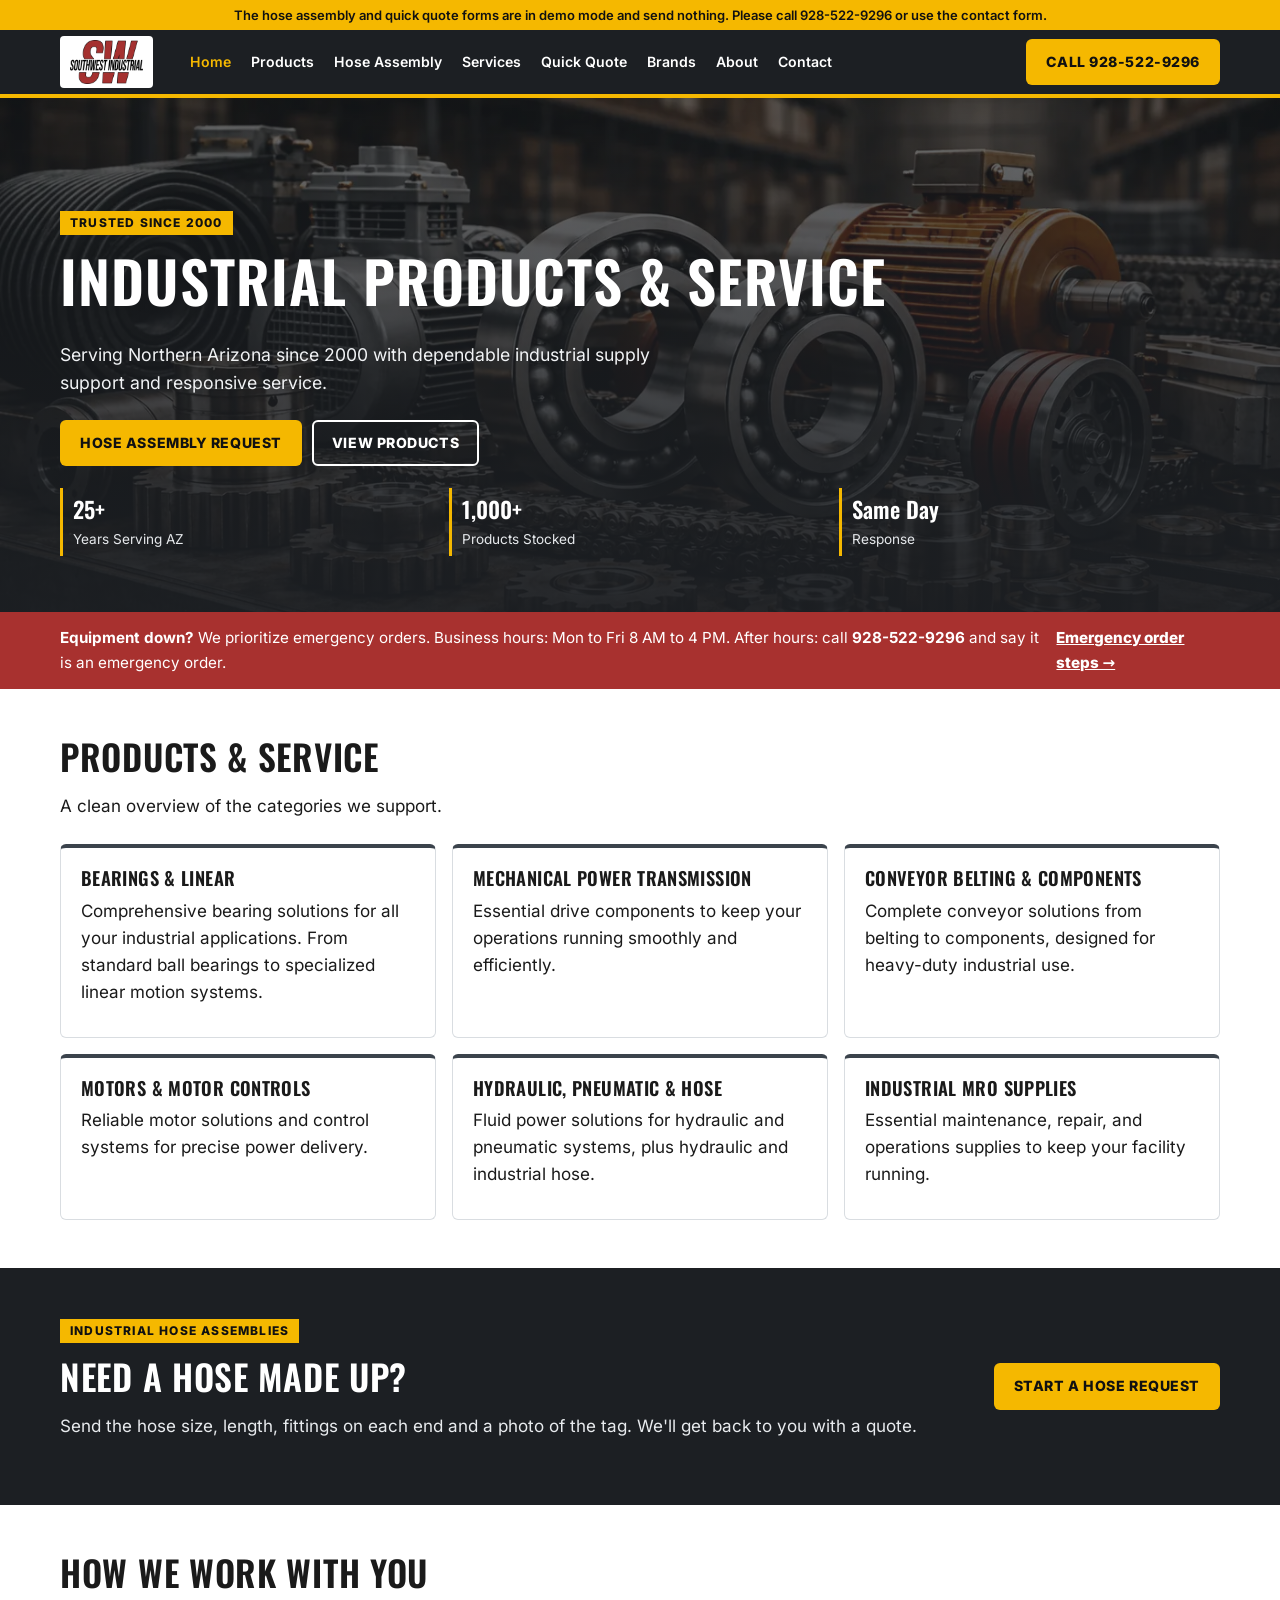
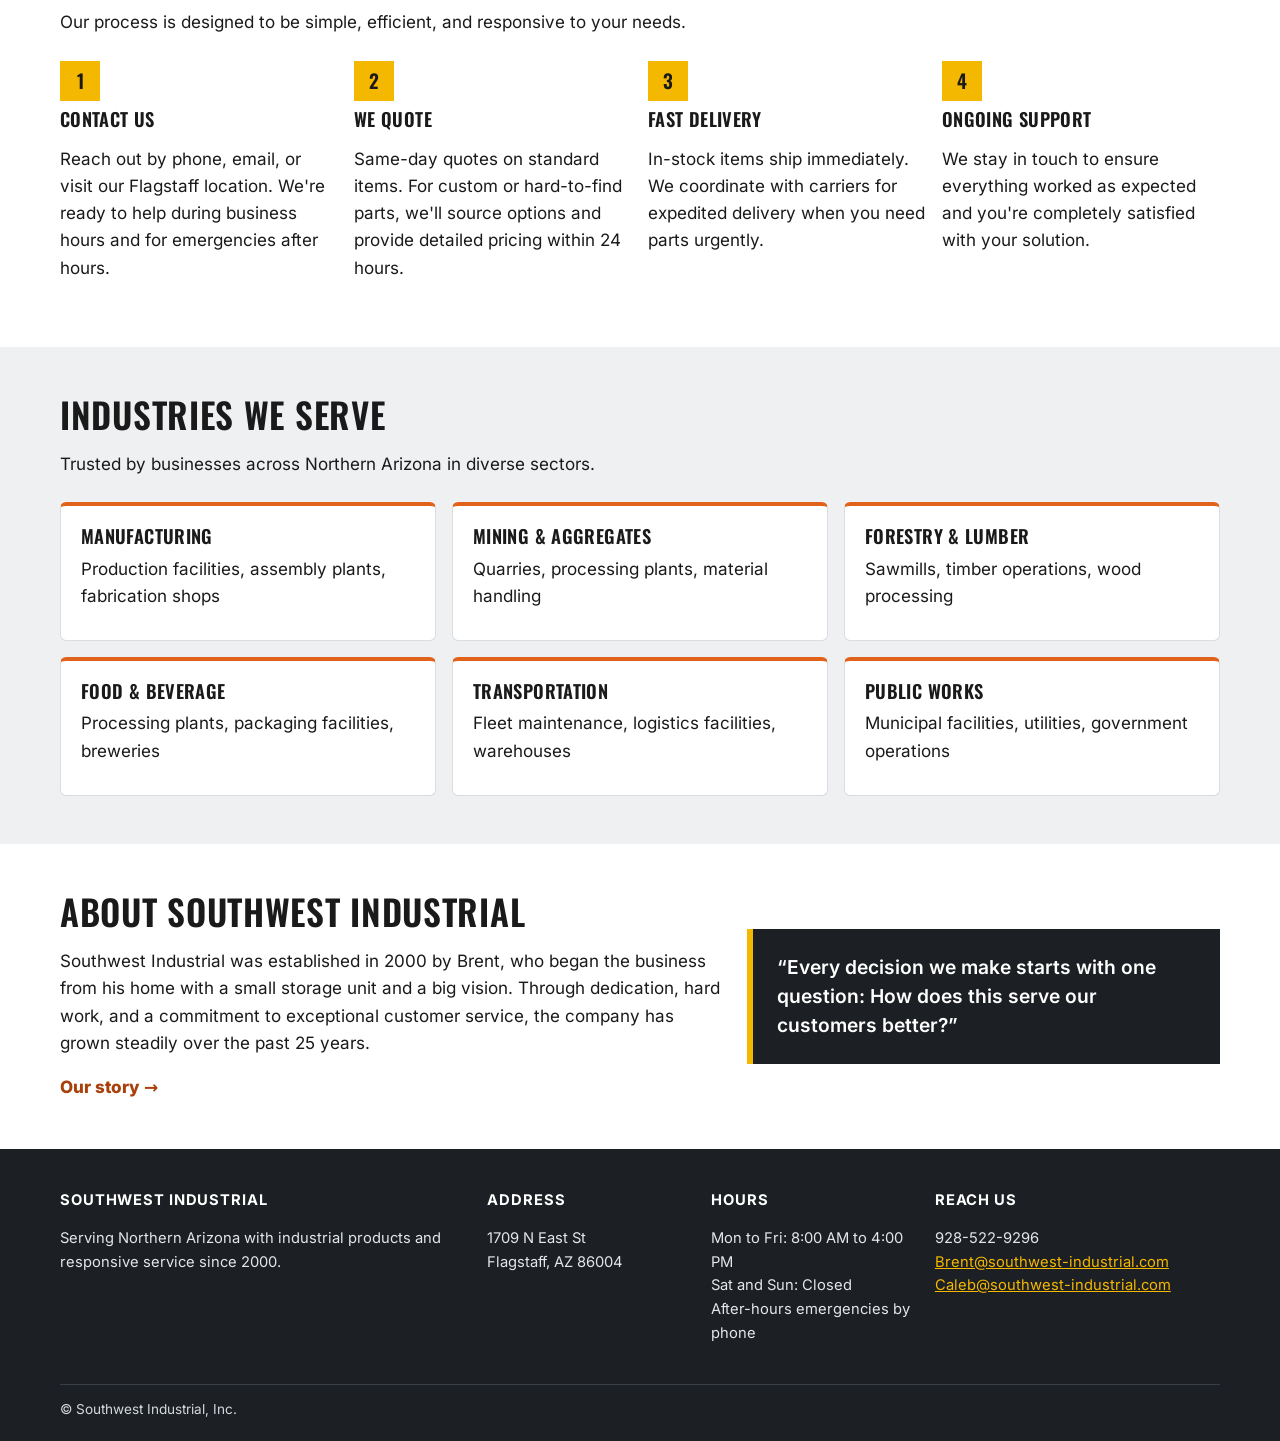
==== index.html @ 002e6fee "Wire contact form to swi-contact Worker with production Turnstile; demo notice now hose/quote only; " ====
<!doctype html><html lang="en"><head><meta charset="utf-8"><meta name="viewport" content="width=device-width,initial-scale=1">
<title>Southwest Industrial | Industrial Supply in Flagstaff, AZ</title><meta name="description" content="Bearings, power transmission, conveyor, motors and VFDs, industrial hose and MRO supplies. Serving Northern Arizona from Flagstaff since 2000. Call 928-522-9296."><link rel="canonical" href="https://southwest-industrial.com/"><meta property="og:url" content="https://southwest-industrial.com/"><meta property="og:type" content="website"><meta property="og:title" content="Southwest Industrial | Industrial Supply in Flagstaff, AZ"><meta property="og:description" content="Bearings, power transmission, conveyor, motors and VFDs, industrial hose and MRO supplies. Serving Northern Arizona from Flagstaff since 2000. Call 928-522-9296."><meta property="og:image" content="https://southwest-industrial.com/assets/hero-1400.jpg">
<link rel="icon" href="favicon.ico" sizes="any"><link rel="icon" type="image/png" href="favicon-32.png"><link rel="apple-touch-icon" href="assets/apple-touch-icon.png"><meta name="theme-color" content="#1c1f23">
<link rel="preload" href="assets/fonts/inter-latin.woff2" as="font" type="font/woff2" crossorigin><link rel="preload" href="assets/fonts/oswald-latin.woff2" as="font" type="font/woff2" crossorigin><link rel="stylesheet" href="style.css?v=202610161532"><script type="application/ld+json">{"@context": "https://schema.org", "@type": "LocalBusiness", "name": "Southwest Industrial", "description": "Industrial products and responsive service serving Northern Arizona since 2000.", "telephone": "+1-928-522-9296", "email": "Brent@southwest-industrial.com", "foundingDate": "2000", "founder": {"@type": "Person", "name": "Brent"}, "url": "https://southwest-industrial.com/", "image": "https://southwest-industrial.com/assets/hero-1400.jpg", "logo": "https://southwest-industrial.com/assets/logo.png", "address": {"@type": "PostalAddress", "streetAddress": "1709 N East St", "addressLocality": "Flagstaff", "addressRegion": "AZ", "postalCode": "86004", "addressCountry": "US"}, "openingHoursSpecification": [{"@type": "OpeningHoursSpecification", "dayOfWeek": ["Monday", "Tuesday", "Wednesday", "Thursday", "Friday"], "opens": "08:00", "closes": "16:00"}], "areaServed": "Northern Arizona"}</script></head><body>
<div class="demo-bar">The hose assembly and quick quote forms are in demo mode and send nothing. Please call 928-522-9296 or use the contact form.</div>
<header class="hdr"><div class="wrap hdr-in"><a class="brand" href="index.html"><img src="assets/logo.webp" width="440" height="264" alt="Southwest Industrial logo"></a>
<nav class="nav" id="nav"><a href="index.html" aria-current="page">Home</a><a href="products.html">Products</a><a href="hose-assembly.html">Hose Assembly</a><a href="services.html">Services</a><a href="quote.html">Quick Quote</a><a href="brands.html">Brands</a><a href="about.html">About</a><a href="contact.html">Contact</a></nav>
<div class="hdr-cta"><a class="btn btn-y" href="tel:19285229296">Call 928-522-9296</a></div>
<button class="menu" aria-label="Toggle menu" aria-expanded="false" aria-controls="nav"><span></span><span></span><span></span></button></div></header>
<main><section class="hero"><picture><source type="image/webp" srcset="assets/hero-768.webp 768w, assets/hero-1400.webp 1400w" sizes="100vw"><img src="assets/hero-1400.jpg" srcset="assets/hero-768.jpg 768w, assets/hero-1400.jpg 1400w" sizes="100vw" width="1400" height="933" alt="Industrial equipment and components" fetchpriority="high"></picture>
<div class="wrap hero-in"><span class="kick">Trusted Since 2000</span><h1>Industrial Products &amp; Service</h1><p>Serving Northern Arizona since 2000 with dependable industrial supply support and responsive service.</p>
<div class="cta"><a class="btn btn-y" href="hose-assembly.html">Hose Assembly Request</a><a class="btn btn-g" href="products.html">View Products</a></div>
<div class="stats"><div><b>25+</b><span>Years Serving AZ</span></div><div><b>1,000+</b><span>Products Stocked</span></div><div><b>Same Day</b><span>Response</span></div></div></div></section>
<section class="emerg" id="emergency"><div class="wrap emerg-in"><div><strong>Equipment down?</strong> We prioritize emergency orders. Business hours: Mon to Fri 8 AM to 4 PM. After hours: call <strong>928-522-9296</strong> and say it is an emergency order.</div><a class="emerg-link" href="contact.html#emergency">Emergency order steps &rarr;</a></div></section>
<section class="sec"><div class="wrap"><div class="head"><h2>Products &amp; Service</h2><p>A clean overview of the categories we support.</p></div><div class="grid g3"><a class="card" href="products.html#c0"><h3>Bearings &amp; Linear</h3><p>Comprehensive bearing solutions for all your industrial applications. From standard ball bearings to specialized linear motion systems.</p></a><a class="card" href="products.html#c1"><h3>Mechanical Power Transmission</h3><p>Essential drive components to keep your operations running smoothly and efficiently.</p></a><a class="card" href="products.html#c2"><h3>Conveyor Belting &amp; Components</h3><p>Complete conveyor solutions from belting to components, designed for heavy-duty industrial use.</p></a><a class="card" href="products.html#c3"><h3>Motors &amp; Motor Controls</h3><p>Reliable motor solutions and control systems for precise power delivery.</p></a><a class="card" href="products.html#c4"><h3>Hydraulic, Pneumatic &amp; Hose</h3><p>Fluid power solutions for hydraulic and pneumatic systems, plus hydraulic and industrial hose.</p></a><a class="card" href="products.html#c5"><h3>Industrial MRO Supplies</h3><p>Essential maintenance, repair, and operations supplies to keep your facility running.</p></a></div></div></section>
<section class="sec band"><div class="wrap band-in"><div><span class="kick">Industrial hose assemblies</span><h2>Need a hose made up?</h2><p>Send the hose size, length, fittings on each end and a photo of the tag. We'll get back to you with a quote.</p></div><a class="btn btn-y" href="hose-assembly.html">Start a Hose Request</a></div></section>
<section class="sec"><div class="wrap"><div class="head"><h2>How We Work With You</h2><p>Our process is designed to be simple, efficient, and responsive to your needs.</p></div><div class="grid g4 steps">
<div><b>1</b><h3>Contact Us</h3><p>Reach out by phone, email, or visit our Flagstaff location. We're ready to help during business hours and for emergencies after hours.</p></div>
<div><b>2</b><h3>We Quote</h3><p>Same-day quotes on standard items. For custom or hard-to-find parts, we'll source options and provide detailed pricing within 24 hours.</p></div>
<div><b>3</b><h3>Fast Delivery</h3><p>In-stock items ship immediately. We coordinate with carriers for expedited delivery when you need parts urgently.</p></div>
<div><b>4</b><h3>Ongoing Support</h3><p>We stay in touch to ensure everything worked as expected and you're completely satisfied with your solution.</p></div></div></div></section>
<section class="sec alt"><div class="wrap"><div class="head"><h2>Industries We Serve</h2><p>Trusted by businesses across Northern Arizona in diverse sectors.</p></div><div class="grid g3"><div class="ind"><h3>Manufacturing</h3><p>Production facilities, assembly plants, fabrication shops</p></div><div class="ind"><h3>Mining &amp; Aggregates</h3><p>Quarries, processing plants, material handling</p></div><div class="ind"><h3>Forestry &amp; Lumber</h3><p>Sawmills, timber operations, wood processing</p></div><div class="ind"><h3>Food &amp; Beverage</h3><p>Processing plants, packaging facilities, breweries</p></div><div class="ind"><h3>Transportation</h3><p>Fleet maintenance, logistics facilities, warehouses</p></div><div class="ind"><h3>Public Works</h3><p>Municipal facilities, utilities, government operations</p></div></div></div></section>
<section class="sec"><div class="wrap about-teaser"><div><h2>About Southwest Industrial</h2><p>Southwest Industrial was established in 2000 by Brent, who began the business from his home with a small storage unit and a big vision. Through dedication, hard work, and a commitment to exceptional customer service, the company has grown steadily over the past 25 years.</p><a class="link" href="about.html">Our story &rarr;</a></div>
<blockquote>&ldquo;Every decision we make starts with one question: How does this serve our customers better?&rdquo;</blockquote></div></section></main>
<footer class="ftr"><div class="wrap ftr-grid"><div><strong>Southwest Industrial</strong><p>Serving Northern Arizona with industrial products and responsive service since 2000.</p></div>
<div><strong>Address</strong><p>1709 N East St<br>Flagstaff, AZ 86004</p></div><div><strong>Hours</strong><p>Mon to Fri: 8:00 AM to 4:00 PM<br>Sat and Sun: Closed<br>After-hours emergencies by phone</p></div>
<div><strong>Reach us</strong><p>928-522-9296<br><a href="mailto:Brent@southwest-industrial.com">Brent@southwest-industrial.com</a><br><a href="mailto:Caleb@southwest-industrial.com">Caleb@southwest-industrial.com</a></p></div></div>
<div class="wrap ftr-base">&copy; Southwest Industrial, Inc. </div></footer>
<div class="sticky" id="sticky"><a class="btn btn-y" href="tel:19285229296">Call Now: 928-522-9296</a></div>
<script src="main.js?v=202610161532" defer></script></body></html>
---- style.css ----
@font-face{font-family:"Inter";src:url(assets/fonts/inter-latin.woff2) format("woff2");font-weight:400 800;font-style:normal;font-display:swap}
@font-face{font-family:"Oswald";src:url(assets/fonts/oswald-latin.woff2) format("woff2");font-weight:500 700;font-style:normal;font-display:swap}
:root{--ch:#1c1f23;--ch2:#2a2f35;--st:#3b434c;--st2:#6b747d;--lt:#eef0f2;--y:#f5b800;--o:#e0621b;--red:#a8312f;--tx:#1a1a1a;--mu:#3d454d;--r:6px}
*{box-sizing:border-box}html{-webkit-text-size-adjust:100%}body{margin:0;font:17px/1.6 "Inter",system-ui,-apple-system,"Segoe UI",Roboto,sans-serif;color:var(--tx);background:#fff;padding-bottom:76px}
h1,h2,h3{font-family:"Oswald","Arial Narrow",Impact,sans-serif;font-weight:600;letter-spacing:.02em;text-transform:uppercase;line-height:1.1;margin:0 0 .5em}
h1{font-size:clamp(2.1rem,8vw,3.6rem)}h2{font-size:clamp(1.5rem,5vw,2.2rem)}h3{font-size:1.15rem}
a{color:var(--o)}img{max-width:100%;height:auto;display:block}
.wrap{width:min(1160px,100% - 32px);margin:auto}.narrow{max-width:760px}
.demo-bar{background:var(--y);color:#111;font:600 13px/1.4 "Inter",system-ui;text-align:center;padding:6px 12px}
.hdr{position:sticky;top:0;z-index:50;background:var(--ch);border-bottom:4px solid var(--y)}
.hdr-in{display:flex;align-items:center;gap:16px;min-height:64px}
.brand{background:#fff;padding:4px 10px;border-radius:4px;flex:none}.brand img{height:44px;width:auto}
.nav{display:none}.hdr-cta{display:none;margin-left:auto;gap:8px}
.menu{margin-left:auto;background:none;border:0;padding:10px;cursor:pointer}.menu span{display:block;width:26px;height:3px;background:#fff;margin:5px 0}
.nav.open{display:flex;flex-direction:column;position:absolute;left:0;right:0;top:100%;background:var(--ch2);padding:8px 16px 16px;border-bottom:4px solid var(--y)}
.nav a{color:#fff;text-decoration:none;font-weight:600;padding:10px 4px;border-bottom:1px solid #3a4048}
.nav a[aria-current]{color:var(--y)}
.btn{display:inline-flex;align-items:center;justify-content:center;gap:6px;min-height:46px;padding:10px 18px;border-radius:var(--r);font-weight:800;text-transform:uppercase;letter-spacing:.04em;font-size:.88rem;text-decoration:none;border:2px solid transparent;cursor:pointer}
.btn-y{background:var(--y);color:#111}.btn-o{background:var(--o);color:#fff}.btn-g{background:transparent;color:#fff;border-color:#fff}.btn-block{width:100%}
.btn:hover{filter:brightness(1.08)}
.hero{position:relative;background:var(--ch);color:#fff;overflow:hidden}
.hero picture img{position:absolute;inset:0;width:100%;height:100%;object-fit:cover;opacity:.45}
.hero::after{content:"";position:absolute;inset:0;background:linear-gradient(180deg,rgba(28,31,35,.2),rgba(28,31,35,.9))}
.hero-in{position:relative;z-index:1;padding:56px 0 32px}.hero p{font-size:1.1rem;max-width:600px;color:#f1f3f5}
.kick{display:inline-block;background:var(--y);color:#111;font:800 12px/1 "Inter",system-ui;text-transform:uppercase;letter-spacing:.1em;padding:6px 10px;margin-bottom:14px}
.cta{display:flex;flex-wrap:wrap;gap:10px;margin:22px 0}
.stats{display:grid;grid-template-columns:repeat(3,1fr);gap:8px;margin-top:20px}.stats div{border-left:3px solid var(--y);padding:4px 10px}.stats b{display:block;font:600 1.4rem "Oswald",sans-serif}.stats span{font-size:.85rem;color:#e6e9ec}
.phero{background:repeating-linear-gradient(135deg,var(--ch) 0 22px,#21252a 22px 44px);color:#fff;padding:44px 0 34px;border-bottom:4px solid var(--o)}.phero p{color:#eef1f3;max-width:680px}
.emerg{background:var(--red);color:#fff}.emerg-in{display:flex;flex-direction:column;gap:6px;padding:14px 0;font-size:.95rem}.emerg-link{color:#fff;font-weight:800}
.sec{padding:48px 0}.alt{background:var(--lt)}.head{max-width:700px;margin-bottom:24px}.head p{color:var(--mu)}
.grid{display:grid;gap:16px}
.card,.cat,.ind{background:#fff;border:1px solid #d9dde1;border-top:4px solid var(--st);border-radius:var(--r);padding:20px;color:inherit;text-decoration:none}
a.card:hover{border-top-color:var(--y)}.card p,.cat p,.ind p{color:var(--mu);margin:0 0 10px}
.ind{border-top-color:var(--o)}
.chip{display:inline-block;background:var(--ch);color:var(--y);font:700 12px/1 "Inter",system-ui;text-transform:uppercase;letter-spacing:.08em;padding:5px 8px;border-radius:3px;margin-bottom:10px}
.ticks{list-style:none;padding:0;margin:0}.ticks li{padding:5px 0 5px 22px;position:relative;border-bottom:1px dashed #e1e4e7}.ticks li::before{content:"";position:absolute;left:2px;top:13px;width:9px;height:9px;background:var(--y);transform:rotate(45deg)}
.band{background:var(--ch);color:#fff}.band p{color:#e8ebee}.band-in{display:flex;flex-direction:column;gap:16px}.band .link{color:var(--y)}
.steps b{display:inline-grid;place-items:center;width:40px;height:40px;background:var(--y);font:600 1.2rem "Oswald",sans-serif;margin-bottom:8px}.steps p{color:var(--mu)}
.about-teaser{display:grid;gap:24px}blockquote{margin:0;background:var(--ch);color:#fff;border-left:6px solid var(--y);padding:24px;font:600 1.2rem/1.5 "Inter",system-ui}
.link{font-weight:800;text-decoration:none}
.prose{max-width:760px}.tl{list-style:none;padding:0;margin:0;border-left:4px solid var(--y)}.tl li{padding:0 0 18px 18px}.tl b{text-transform:uppercase;letter-spacing:.06em}.tl p{margin:2px 0 0;color:var(--mu)}
.note{background:#fff7d6;border-left:5px solid var(--y);padding:12px 16px;border-radius:4px}
.brands .slot{aspect-ratio:3/2;border:2px dashed var(--st2);border-radius:var(--r);display:grid;place-content:center;text-align:center;color:var(--mu);background:repeating-linear-gradient(45deg,#fafbfc 0 10px,#f1f3f5 10px 20px)}.slot small{text-transform:uppercase;font-size:.8rem;letter-spacing:.08em}
.form{background:#fff;border:1px solid #d9dde1;border-top:5px solid var(--o);border-radius:var(--r);padding:20px;display:grid;gap:14px}
.demo-tag{margin:0;background:var(--ch);color:var(--y);font:800 13px/1.3 "Inter",system-ui;letter-spacing:.06em;padding:8px 10px;border-radius:4px}
label{display:grid;gap:4px;font-weight:700;font-size:.95rem;color:var(--tx)}
input,select,textarea{font:inherit;font-weight:400;color:var(--tx);width:100%;padding:11px 12px;border:1px solid #b8bfc6;border-radius:4px;background:#fff;min-height:46px}
input:focus,select:focus,textarea:focus{outline:3px solid var(--y);border-color:var(--ch)}
fieldset{border:1px solid #d9dde1;border-radius:4px;padding:12px;display:grid;gap:12px;margin:0}legend{font-weight:800;text-transform:uppercase;font-size:.8rem;letter-spacing:.08em;padding:0 6px}
.row2{display:grid;gap:12px}.hp{position:absolute;left:-9999px;width:1px;height:1px;overflow:hidden}
.ts-err,.err{color:var(--red);font-weight:700;margin:4px 0 0}.invalid{border-color:var(--red);outline:2px solid #f3c2c1}
.ok{background:#eaf6ea;border:2px solid #3c8a3c;border-radius:var(--r);padding:20px}
.muted{color:var(--mu)}.small{font-size:.9rem;margin:0}
.clist{list-style:none;padding:0}.clist li{display:grid;padding:10px 0;border-bottom:1px solid #e1e4e7}.clist span{font-size:.8rem;text-transform:uppercase;letter-spacing:.08em;color:var(--mu)}
.tiles{margin-top:16px}.map{width:100%;height:340px;border:0;border-radius:var(--r)}
.ftr{background:var(--ch);color:#e3e7ea;padding:40px 0 20px;font-size:.92rem}.ftr strong{color:#fff;text-transform:uppercase;letter-spacing:.06em}.ftr a{color:var(--y)}.ftr-grid{display:grid;gap:20px}.ftr-base{border-top:1px solid #3a4048;margin-top:24px;padding-top:14px;font-size:.85rem;color:#d3d8dd}
.sticky{position:fixed;left:0;right:0;bottom:0;z-index:60;display:grid;grid-template-columns:1fr;gap:8px;padding:10px 12px calc(10px + env(safe-area-inset-bottom));background:rgba(28,31,35,.97);border-top:3px solid var(--y)}
@media(min-width:640px){.g2,.g3,.g4,.row2{grid-template-columns:1fr 1fr}.band-in{flex-direction:row;align-items:center;justify-content:space-between}.emerg-in{flex-direction:row;justify-content:space-between;align-items:center}.ftr-grid{grid-template-columns:1fr 1fr}}
@media(min-width:960px){body{padding-bottom:0}.sticky{display:none}.menu{display:none}.hdr-cta{display:flex}.nav{display:flex;gap:2px;margin-left:12px}.nav a{border:0;padding:8px 9px;font-size:.88rem}.g3{grid-template-columns:repeat(3,1fr)}.g4{grid-template-columns:repeat(4,1fr)}.ftr-grid{grid-template-columns:2fr 1fr 1fr 1.4fr}.hero-in{padding:110px 0 56px}.about-teaser{grid-template-columns:1.4fr 1fr;align-items:center}}
@media(min-width:960px) and (max-width:1140px){.hdr-cta .btn-y{font-size:0;padding:10px 14px}.hdr-cta .btn-y::after{content:"Call";font-size:.88rem}}
.sec.tight{padding:28px 0}.h-sm{font-size:1.1rem;margin:18px 0 10px;border-left:4px solid var(--y);padding-left:10px}
.chips{list-style:none;padding:0;margin:0 0 8px;display:flex;flex-wrap:wrap;gap:6px}.chips li{background:var(--ch);color:#fff;font-size:.82rem;font-weight:600;padding:4px 9px;border-radius:3px}
.blist{list-style:none;padding:0;margin:0;columns:2;column-gap:16px;font-size:.95rem;line-height:1.45}.blist li{break-inside:avoid;padding:3px 0;border-bottom:1px solid #e6e9ec}
@media(min-width:640px){.blist{columns:3}}@media(min-width:960px){.blist{columns:4;font-size:.88rem}}
.unit{display:flex;gap:6px}.unit input{flex:1;min-width:0}.unit select{width:auto;flex:none}

::placeholder{color:#6b747d;opacity:1}
.bgrid{display:grid;gap:14px 24px}.bcat h3{font-size:.95rem;margin:0 0 6px;padding-bottom:4px;border-bottom:2px solid var(--y)}
.logos{list-style:none;padding:0;margin:0;display:flex;flex-wrap:wrap;gap:6px}.logos li{background:#fff;border:1px solid #e1e4e7;border-radius:4px;padding:4px 6px;display:flex;align-items:center}
.logos img{height:34px;width:auto;max-width:130px;object-fit:contain}
.az{margin-top:20px}.az summary{cursor:pointer;font-weight:800;text-transform:uppercase;letter-spacing:.04em;padding:10px 0}.az .blist{margin-top:8px}
@media(min-width:640px){.bgrid{grid-template-columns:1fr 1fr}}@media(min-width:960px){.bgrid{grid-template-columns:1fr 1fr 1fr}}
@media(max-width:639px){.logos{gap:4px}.logos li{padding:3px 4px}.logos img{height:26px;max-width:92px}.bgrid{gap:10px}.bcat h3{font-size:.85rem}.phero{padding:28px 0 22px}}

button,input,select,textarea{font-family:inherit}
.card p,.cat p,.ind p,.ticks li,.prose p,.clist li,.ftr p{line-height:1.6}
@media(max-width:639px){.card p,.cat p,.ind p,.ticks li,label,input,select,textarea,.ftr,.clist li{font-size:17px}}
.card p,.cat p,.ind p,.head p,.steps p,.tl p,.prose p,.clist li,.ticks li{color:var(--tx)}
:where(main) a:where(:not(.btn,.card)){color:#a8400c}.emerg a.emerg-link{color:#fff}.band a.link{color:var(--y)}main a.card,main a.card h3{color:var(--tx)}
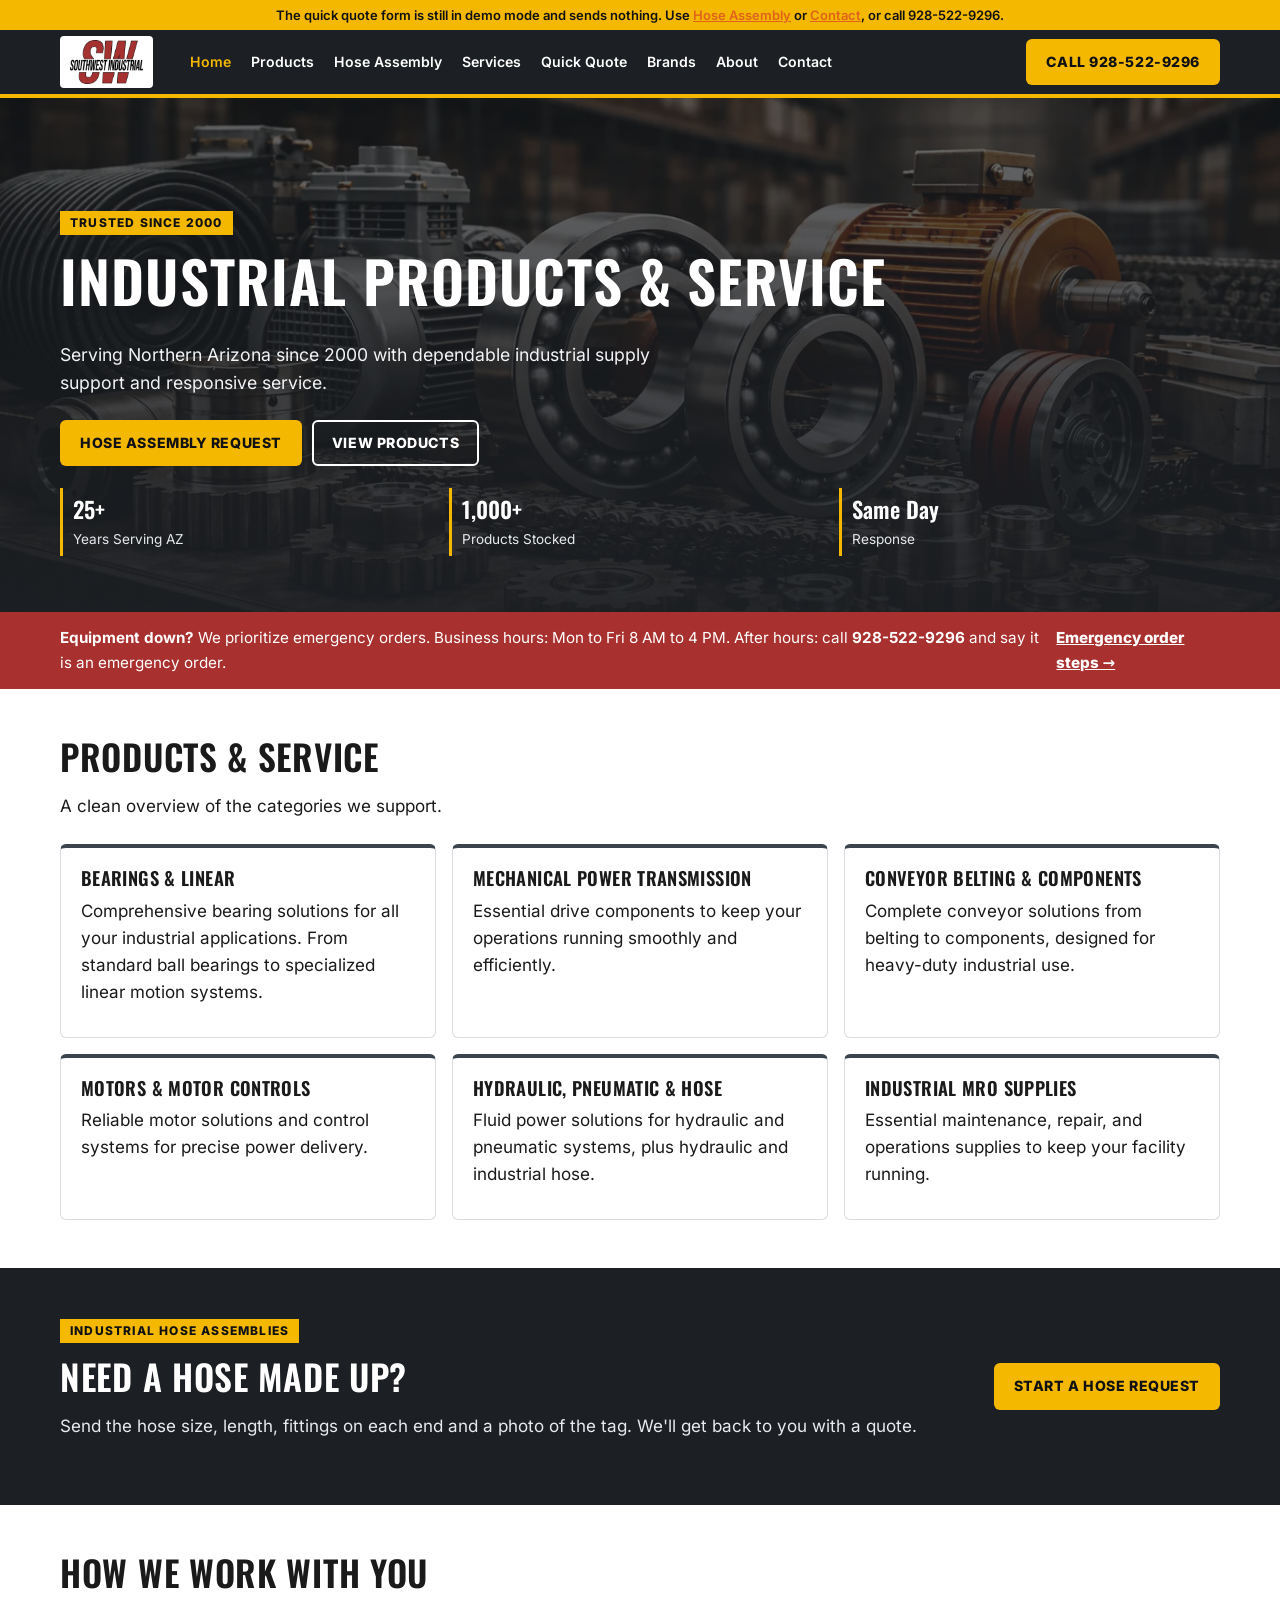
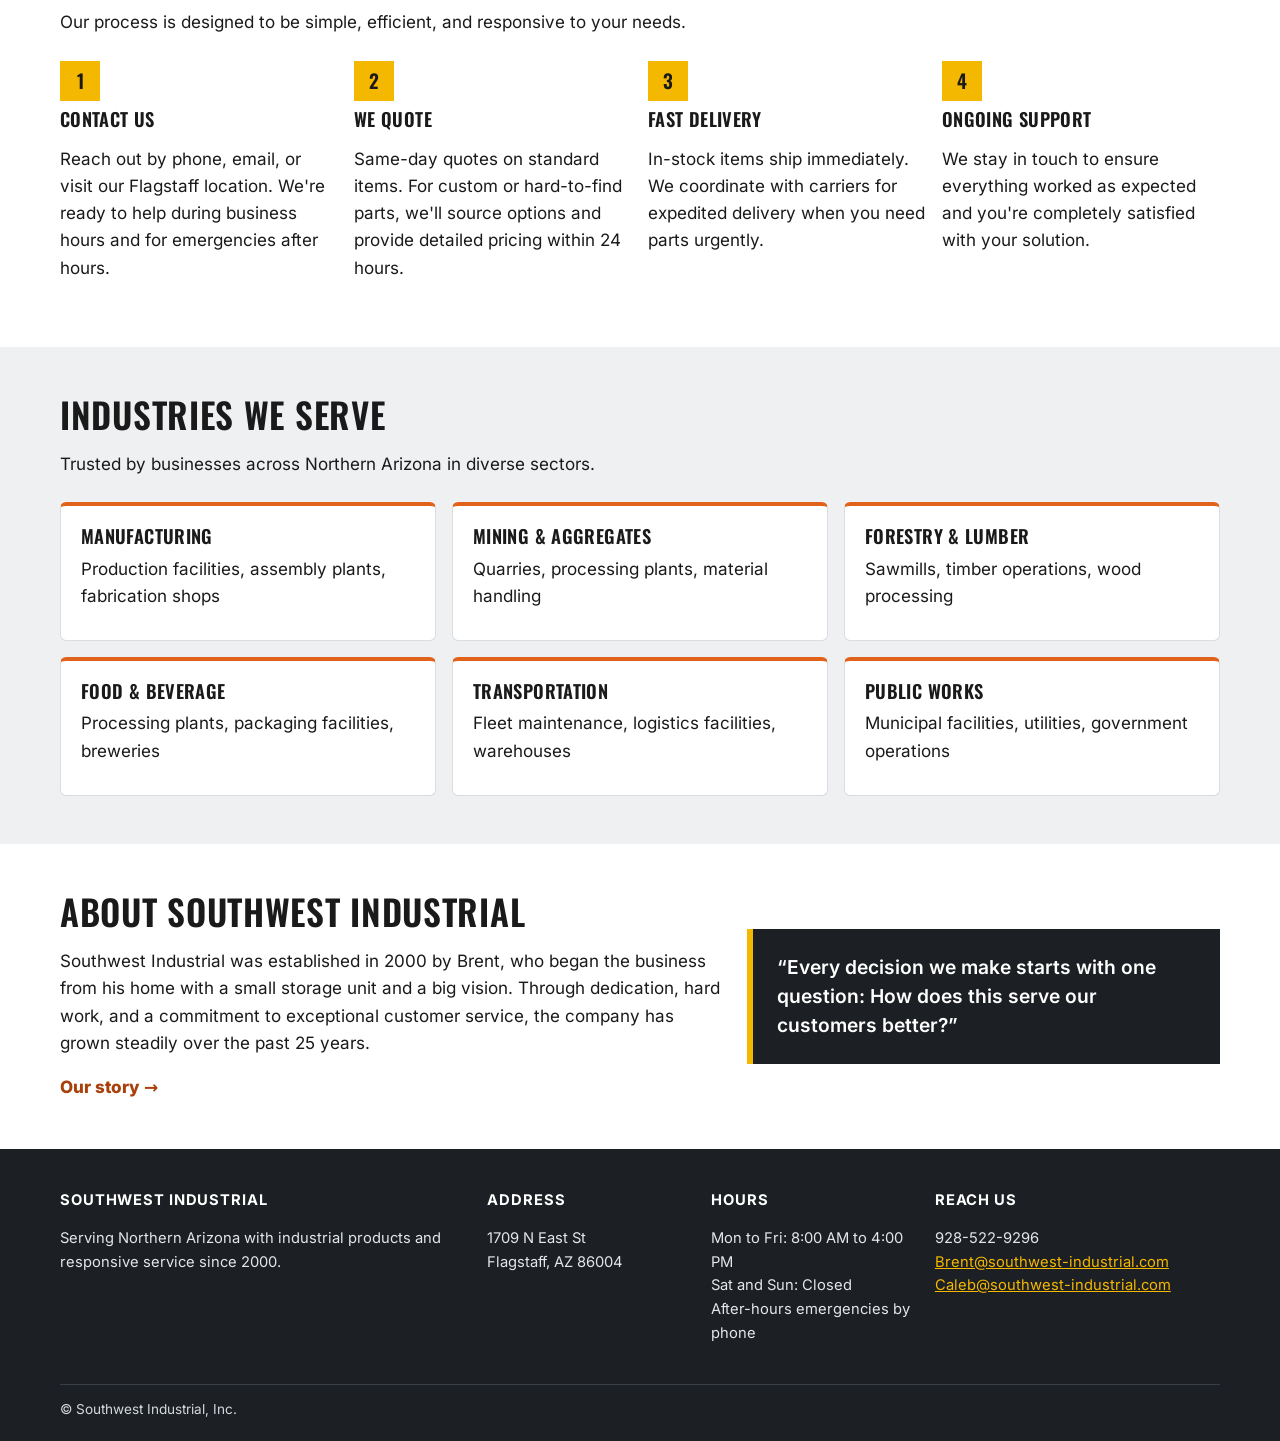
==== commit a3d2a240: "Make hose assembly form live; allow photo gallery upload Wire hose-assembly.html to swi-contact Work" ====
--- a/index.html
+++ b/index.html
@@ -1,8 +1,8 @@
-<!doctype html><html lang="en"><head><meta charset="utf-8"><meta name="viewport" content="width=device-width,initial-scale=1">
+<!doctype html><html lang="en"><head><meta charset="utf-8"><meta http-equiv="Content-Security-Policy" content="default-src 'self'; script-src 'self' https://challenges.cloudflare.com https://static.cloudflareinsights.com https://maps.googleapis.com https://maps.gstatic.com; frame-src https://challenges.cloudflare.com https://www.google.com; style-src 'self' https://fonts.googleapis.com; font-src 'self' https://fonts.gstatic.com; img-src 'self' data: https://maps.googleapis.com https://maps.gstatic.com; connect-src 'self' https://swi-contact.stellartimelock.workers.dev https://cloudflareinsights.com https://maps.googleapis.com; object-src 'none'; base-uri 'self'; form-action 'self'; upgrade-insecure-requests"><meta name="viewport" content="width=device-width,initial-scale=1">
 <title>Southwest Industrial | Industrial Supply in Flagstaff, AZ</title><meta name="description" content="Bearings, power transmission, conveyor, motors and VFDs, industrial hose and MRO supplies. Serving Northern Arizona from Flagstaff since 2000. Call 928-522-9296."><link rel="canonical" href="https://southwest-industrial.com/"><meta property="og:url" content="https://southwest-industrial.com/"><meta property="og:type" content="website"><meta property="og:title" content="Southwest Industrial | Industrial Supply in Flagstaff, AZ"><meta property="og:description" content="Bearings, power transmission, conveyor, motors and VFDs, industrial hose and MRO supplies. Serving Northern Arizona from Flagstaff since 2000. Call 928-522-9296."><meta property="og:image" content="https://southwest-industrial.com/assets/hero-1400.jpg">
 <link rel="icon" href="favicon.ico" sizes="any"><link rel="icon" type="image/png" href="favicon-32.png"><link rel="apple-touch-icon" href="assets/apple-touch-icon.png"><meta name="theme-color" content="#1c1f23">
-<link rel="preload" href="assets/fonts/inter-latin.woff2" as="font" type="font/woff2" crossorigin><link rel="preload" href="assets/fonts/oswald-latin.woff2" as="font" type="font/woff2" crossorigin><link rel="stylesheet" href="style.css?v=202610161532"><script type="application/ld+json">{"@context": "https://schema.org", "@type": "LocalBusiness", "name": "Southwest Industrial", "description": "Industrial products and responsive service serving Northern Arizona since 2000.", "telephone": "+1-928-522-9296", "email": "Brent@southwest-industrial.com", "foundingDate": "2000", "founder": {"@type": "Person", "name": "Brent"}, "url": "https://southwest-industrial.com/", "image": "https://southwest-industrial.com/assets/hero-1400.jpg", "logo": "https://southwest-industrial.com/assets/logo.png", "address": {"@type": "PostalAddress", "streetAddress": "1709 N East St", "addressLocality": "Flagstaff", "addressRegion": "AZ", "postalCode": "86004", "addressCountry": "US"}, "openingHoursSpecification": [{"@type": "OpeningHoursSpecification", "dayOfWeek": ["Monday", "Tuesday", "Wednesday", "Thursday", "Friday"], "opens": "08:00", "closes": "16:00"}], "areaServed": "Northern Arizona"}</script></head><body>
-<div class="demo-bar">The hose assembly and quick quote forms are in demo mode and send nothing. Please call 928-522-9296 or use the contact form.</div>
+<link rel="preload" href="assets/fonts/inter-latin.woff2" as="font" type="font/woff2" crossorigin><link rel="preload" href="assets/fonts/oswald-latin.woff2" as="font" type="font/woff2" crossorigin><link rel="stylesheet" href="style.css?v=202610230955"><script type="application/ld+json">{"@context": "https://schema.org", "@type": "LocalBusiness", "name": "Southwest Industrial", "description": "Industrial products and responsive service serving Northern Arizona since 2000.", "telephone": "+1-928-522-9296", "email": "Brent@southwest-industrial.com", "foundingDate": "2000", "founder": {"@type": "Person", "name": "Brent"}, "url": "https://southwest-industrial.com/", "image": "https://southwest-industrial.com/assets/hero-1400.jpg", "logo": "https://southwest-industrial.com/assets/logo.png", "address": {"@type": "PostalAddress", "streetAddress": "1709 N East St", "addressLocality": "Flagstaff", "addressRegion": "AZ", "postalCode": "86004", "addressCountry": "US"}, "openingHoursSpecification": [{"@type": "OpeningHoursSpecification", "dayOfWeek": ["Monday", "Tuesday", "Wednesday", "Thursday", "Friday"], "opens": "08:00", "closes": "16:00"}], "areaServed": "Northern Arizona"}</script></head><body>
+<div class="demo-bar">The quick quote form is still in demo mode and sends nothing. Use <a href="hose-assembly.html">Hose Assembly</a> or <a href="contact.html">Contact</a>, or call 928-522-9296.</div>
 <header class="hdr"><div class="wrap hdr-in"><a class="brand" href="index.html"><img src="assets/logo.webp" width="440" height="264" alt="Southwest Industrial logo"></a>
 <nav class="nav" id="nav"><a href="index.html" aria-current="page">Home</a><a href="products.html">Products</a><a href="hose-assembly.html">Hose Assembly</a><a href="services.html">Services</a><a href="quote.html">Quick Quote</a><a href="brands.html">Brands</a><a href="about.html">About</a><a href="contact.html">Contact</a></nav>
 <div class="hdr-cta"><a class="btn btn-y" href="tel:19285229296">Call 928-522-9296</a></div>
@@ -27,4 +27,4 @@
 <div><strong>Reach us</strong><p>928-522-9296<br><a href="mailto:Brent@southwest-industrial.com">Brent@southwest-industrial.com</a><br><a href="mailto:Caleb@southwest-industrial.com">Caleb@southwest-industrial.com</a></p></div></div>
 <div class="wrap ftr-base">&copy; Southwest Industrial, Inc. </div></footer>
 <div class="sticky" id="sticky"><a class="btn btn-y" href="tel:19285229296">Call Now: 928-522-9296</a></div>
-<script src="main.js?v=202610161532" defer></script></body></html>+<script src="main.js?v=202610230955" defer></script><script defer src="https://static.cloudflareinsights.com/beacon.min.js/vce701823e78c4301a35b7e07294d87301792088814092" integrity="sha512-UKNk8GbxkABxKcXYuLkO16EleLGUkcvJWtpSNmExE0Too3ZaFAxTscNWEc1OdAv5/BikHawapSCaiD2XCmp+Bw==" crossorigin="anonymous" data-cf-beacon='{"token":"66372faf2f014e2a80ebbb38c5d22c35"}'></script></body></html>
--- a/style.css
+++ b/style.css
@@ -77,3 +77,5 @@
 @media(max-width:639px){.card p,.cat p,.ind p,.ticks li,label,input,select,textarea,.ftr,.clist li{font-size:17px}}
 .card p,.cat p,.ind p,.head p,.steps p,.tl p,.prose p,.clist li,.ticks li{color:var(--tx)}
 :where(main) a:where(:not(.btn,.card)){color:#a8400c}.emerg a.emerg-link{color:#fff}.band a.link{color:var(--y)}main a.card,main a.card h3{color:var(--tx)}
+.btn[disabled]{background:#9aa1a8;color:#fff;cursor:not-allowed;filter:none;opacity:.9}
+.off-note{margin:0;background:#fff4e5;border-left:5px solid var(--o);padding:10px 12px;border-radius:4px;font-weight:600;color:var(--tx)}
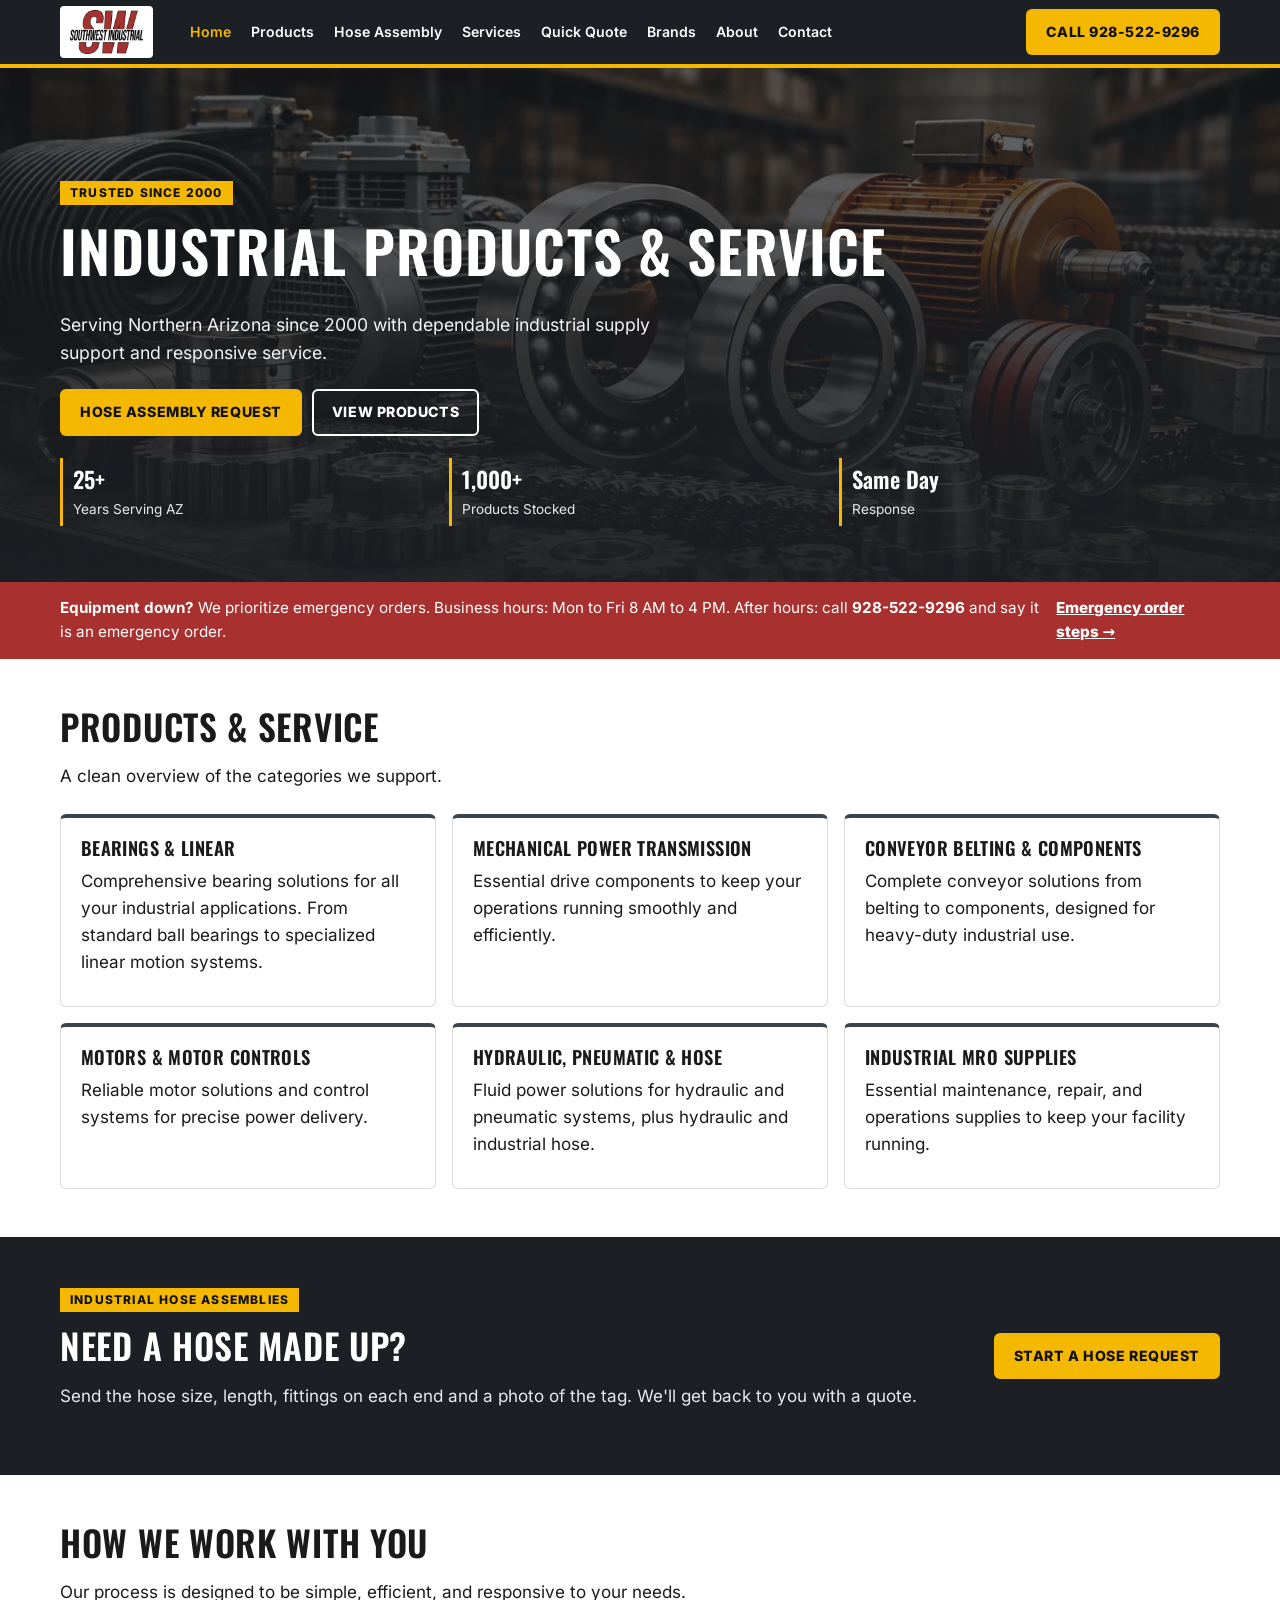
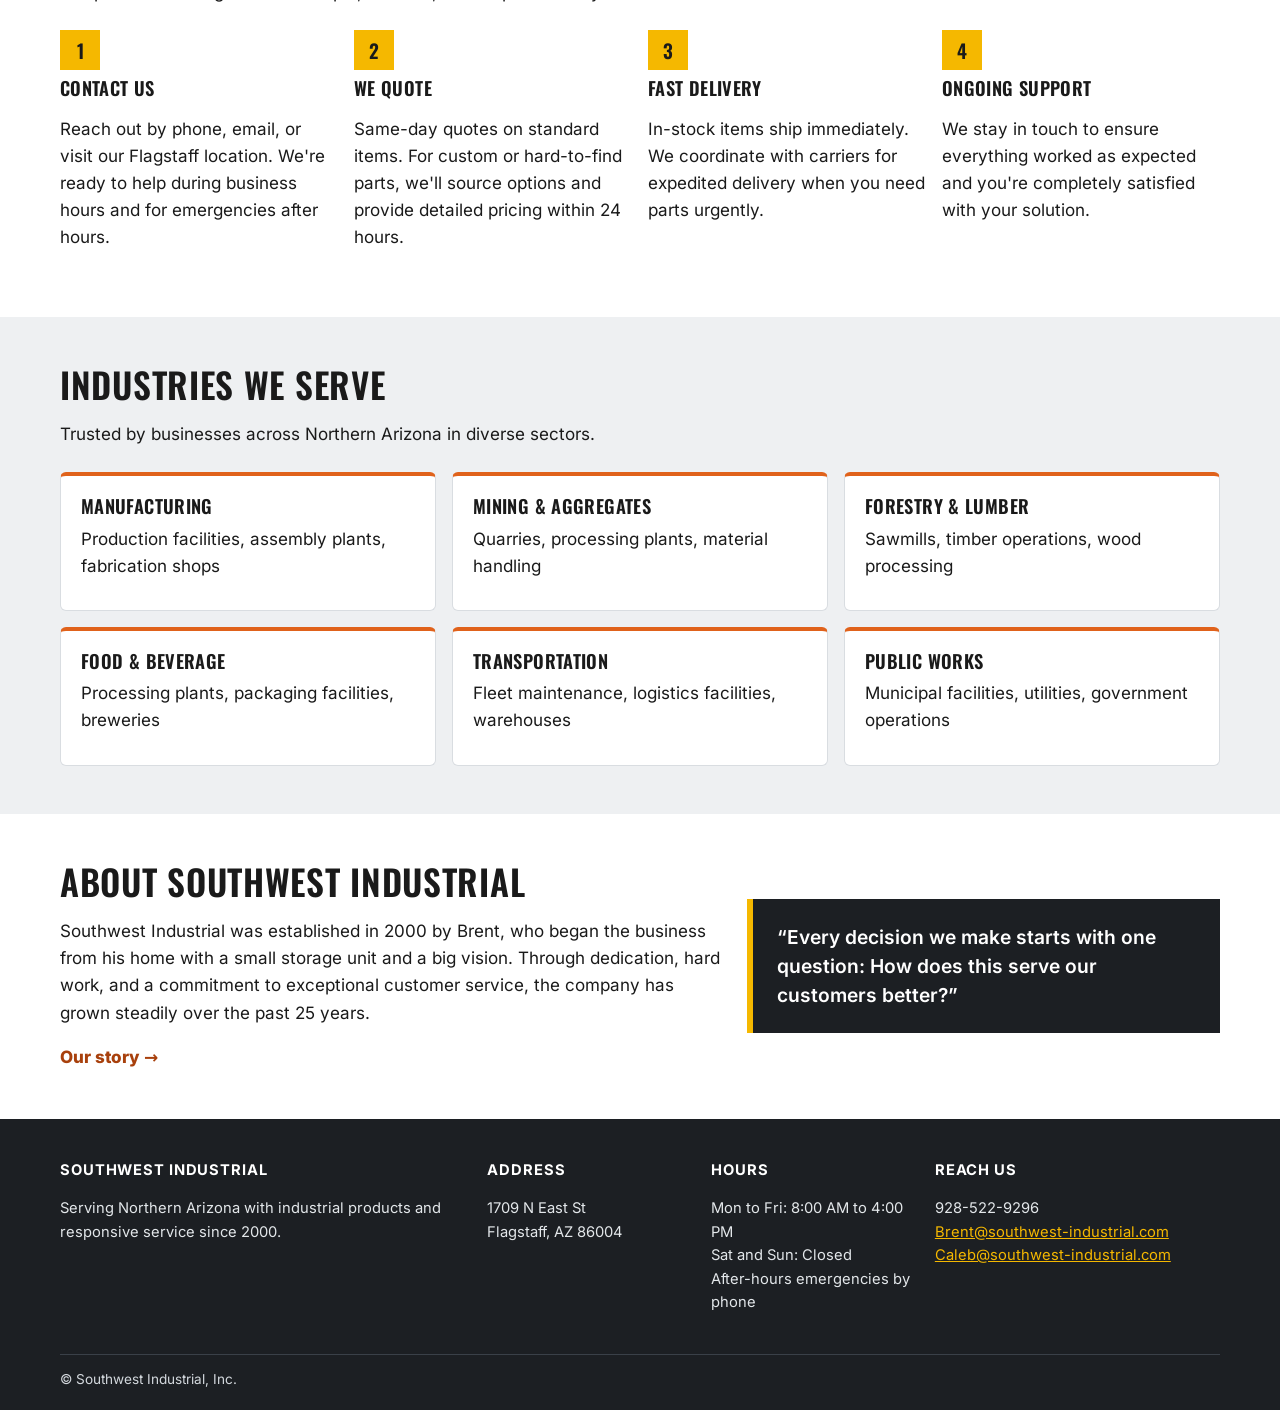
==== commit 19068ca4: "Make Quick Quote live; dual photo pickers; remove demo bars Wire quote.html to swi-contact Worker wi" ====
--- a/index.html
+++ b/index.html
@@ -1,8 +1,7 @@
 <!doctype html><html lang="en"><head><meta charset="utf-8"><meta http-equiv="Content-Security-Policy" content="default-src 'self'; script-src 'self' https://challenges.cloudflare.com https://static.cloudflareinsights.com https://maps.googleapis.com https://maps.gstatic.com; frame-src https://challenges.cloudflare.com https://www.google.com; style-src 'self' https://fonts.googleapis.com; font-src 'self' https://fonts.gstatic.com; img-src 'self' data: https://maps.googleapis.com https://maps.gstatic.com; connect-src 'self' https://swi-contact.stellartimelock.workers.dev https://cloudflareinsights.com https://maps.googleapis.com; object-src 'none'; base-uri 'self'; form-action 'self'; upgrade-insecure-requests"><meta name="viewport" content="width=device-width,initial-scale=1">
 <title>Southwest Industrial | Industrial Supply in Flagstaff, AZ</title><meta name="description" content="Bearings, power transmission, conveyor, motors and VFDs, industrial hose and MRO supplies. Serving Northern Arizona from Flagstaff since 2000. Call 928-522-9296."><link rel="canonical" href="https://southwest-industrial.com/"><meta property="og:url" content="https://southwest-industrial.com/"><meta property="og:type" content="website"><meta property="og:title" content="Southwest Industrial | Industrial Supply in Flagstaff, AZ"><meta property="og:description" content="Bearings, power transmission, conveyor, motors and VFDs, industrial hose and MRO supplies. Serving Northern Arizona from Flagstaff since 2000. Call 928-522-9296."><meta property="og:image" content="https://southwest-industrial.com/assets/hero-1400.jpg">
 <link rel="icon" href="favicon.ico" sizes="any"><link rel="icon" type="image/png" href="favicon-32.png"><link rel="apple-touch-icon" href="assets/apple-touch-icon.png"><meta name="theme-color" content="#1c1f23">
-<link rel="preload" href="assets/fonts/inter-latin.woff2" as="font" type="font/woff2" crossorigin><link rel="preload" href="assets/fonts/oswald-latin.woff2" as="font" type="font/woff2" crossorigin><link rel="stylesheet" href="style.css?v=202610230955"><script type="application/ld+json">{"@context": "https://schema.org", "@type": "LocalBusiness", "name": "Southwest Industrial", "description": "Industrial products and responsive service serving Northern Arizona since 2000.", "telephone": "+1-928-522-9296", "email": "Brent@southwest-industrial.com", "foundingDate": "2000", "founder": {"@type": "Person", "name": "Brent"}, "url": "https://southwest-industrial.com/", "image": "https://southwest-industrial.com/assets/hero-1400.jpg", "logo": "https://southwest-industrial.com/assets/logo.png", "address": {"@type": "PostalAddress", "streetAddress": "1709 N East St", "addressLocality": "Flagstaff", "addressRegion": "AZ", "postalCode": "86004", "addressCountry": "US"}, "openingHoursSpecification": [{"@type": "OpeningHoursSpecification", "dayOfWeek": ["Monday", "Tuesday", "Wednesday", "Thursday", "Friday"], "opens": "08:00", "closes": "16:00"}], "areaServed": "Northern Arizona"}</script></head><body>
-<div class="demo-bar">The quick quote form is still in demo mode and sends nothing. Use <a href="hose-assembly.html">Hose Assembly</a> or <a href="contact.html">Contact</a>, or call 928-522-9296.</div>
+<link rel="preload" href="assets/fonts/inter-latin.woff2" as="font" type="font/woff2" crossorigin><link rel="preload" href="assets/fonts/oswald-latin.woff2" as="font" type="font/woff2" crossorigin><link rel="stylesheet" href="style.css?v=202610231005"><script type="application/ld+json">{"@context": "https://schema.org", "@type": "LocalBusiness", "name": "Southwest Industrial", "description": "Industrial products and responsive service serving Northern Arizona since 2000.", "telephone": "+1-928-522-9296", "email": "Brent@southwest-industrial.com", "foundingDate": "2000", "founder": {"@type": "Person", "name": "Brent"}, "url": "https://southwest-industrial.com/", "image": "https://southwest-industrial.com/assets/hero-1400.jpg", "logo": "https://southwest-industrial.com/assets/logo.png", "address": {"@type": "PostalAddress", "streetAddress": "1709 N East St", "addressLocality": "Flagstaff", "addressRegion": "AZ", "postalCode": "86004", "addressCountry": "US"}, "openingHoursSpecification": [{"@type": "OpeningHoursSpecification", "dayOfWeek": ["Monday", "Tuesday", "Wednesday", "Thursday", "Friday"], "opens": "08:00", "closes": "16:00"}], "areaServed": "Northern Arizona"}</script></head><body>
 <header class="hdr"><div class="wrap hdr-in"><a class="brand" href="index.html"><img src="assets/logo.webp" width="440" height="264" alt="Southwest Industrial logo"></a>
 <nav class="nav" id="nav"><a href="index.html" aria-current="page">Home</a><a href="products.html">Products</a><a href="hose-assembly.html">Hose Assembly</a><a href="services.html">Services</a><a href="quote.html">Quick Quote</a><a href="brands.html">Brands</a><a href="about.html">About</a><a href="contact.html">Contact</a></nav>
 <div class="hdr-cta"><a class="btn btn-y" href="tel:19285229296">Call 928-522-9296</a></div>
@@ -27,4 +26,4 @@
 <div><strong>Reach us</strong><p>928-522-9296<br><a href="mailto:Brent@southwest-industrial.com">Brent@southwest-industrial.com</a><br><a href="mailto:Caleb@southwest-industrial.com">Caleb@southwest-industrial.com</a></p></div></div>
 <div class="wrap ftr-base">&copy; Southwest Industrial, Inc. </div></footer>
 <div class="sticky" id="sticky"><a class="btn btn-y" href="tel:19285229296">Call Now: 928-522-9296</a></div>
-<script src="main.js?v=202610230955" defer></script><script defer src="https://static.cloudflareinsights.com/beacon.min.js/vce701823e78c4301a35b7e07294d87301792088814092" integrity="sha512-UKNk8GbxkABxKcXYuLkO16EleLGUkcvJWtpSNmExE0Too3ZaFAxTscNWEc1OdAv5/BikHawapSCaiD2XCmp+Bw==" crossorigin="anonymous" data-cf-beacon='{"token":"66372faf2f014e2a80ebbb38c5d22c35"}'></script></body></html>+<script src="main.js?v=202610231005" defer></script><script defer src="https://static.cloudflareinsights.com/beacon.min.js/vce701823e78c4301a35b7e07294d87301792088814092" integrity="sha512-UKNk8GbxkABxKcXYuLkO16EleLGUkcvJWtpSNmExE0Too3ZaFAxTscNWEc1OdAv5/BikHawapSCaiD2XCmp+Bw==" crossorigin="anonymous" data-cf-beacon='{"token":"66372faf2f014e2a80ebbb38c5d22c35"}'></script></body></html>
--- a/style.css
+++ b/style.css
@@ -79,3 +79,9 @@
 :where(main) a:where(:not(.btn,.card)){color:#a8400c}.emerg a.emerg-link{color:#fff}.band a.link{color:var(--y)}main a.card,main a.card h3{color:var(--tx)}
 .btn[disabled]{background:#9aa1a8;color:#fff;cursor:not-allowed;filter:none;opacity:.9}
 .off-note{margin:0;background:#fff4e5;border-left:5px solid var(--o);padding:10px 12px;border-radius:4px;font-weight:600;color:var(--tx)}
+
+.photo-pick{display:grid;gap:8px}
+.photo-label{font-weight:700;font-size:.95rem;color:var(--tx)}
+.photo-btn{display:grid;gap:4px;font-weight:700;font-size:.9rem;background:var(--lt);border:1px dashed #b8bfc6;border-radius:4px;padding:10px 12px;cursor:pointer}
+.photo-btn:focus-within{outline:3px solid var(--y);border-color:var(--ch)}
+.photo-btn input[type=file]{font-weight:400;min-height:auto;padding:6px 0;border:0;background:transparent}
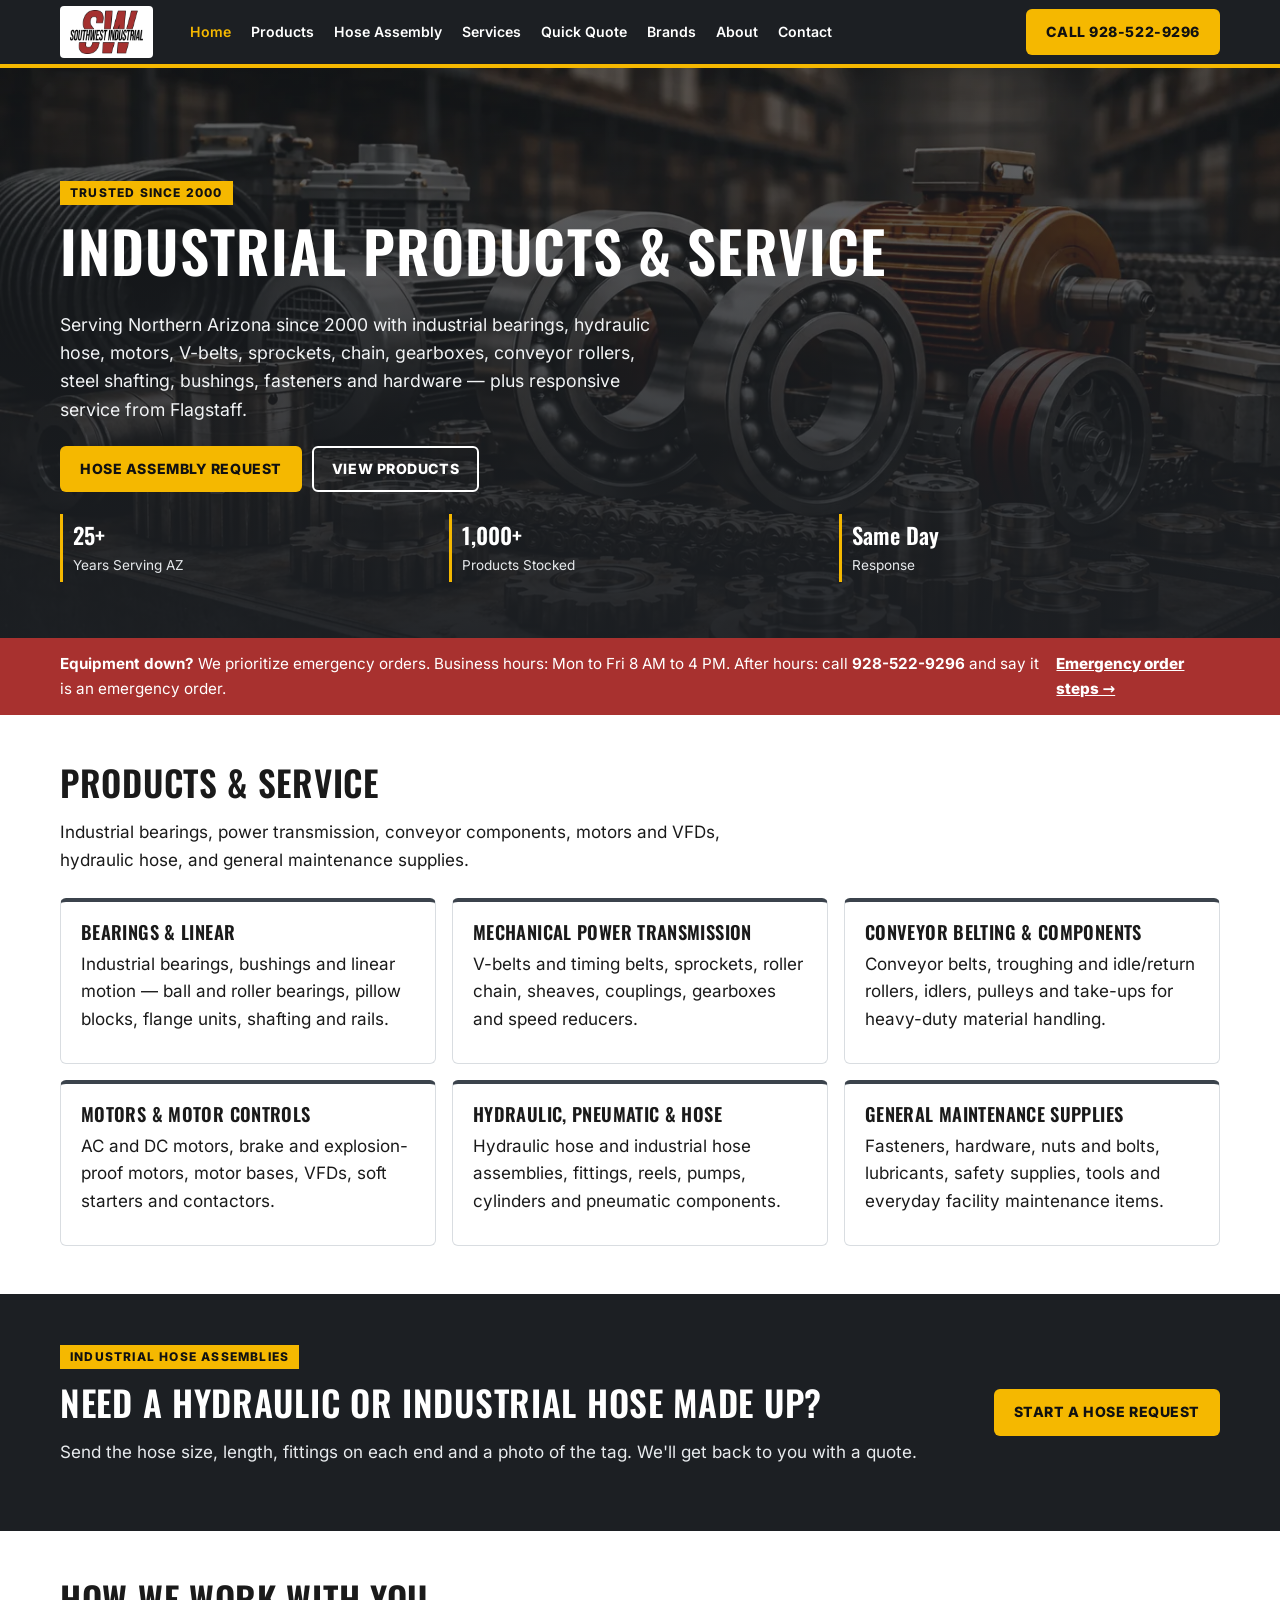
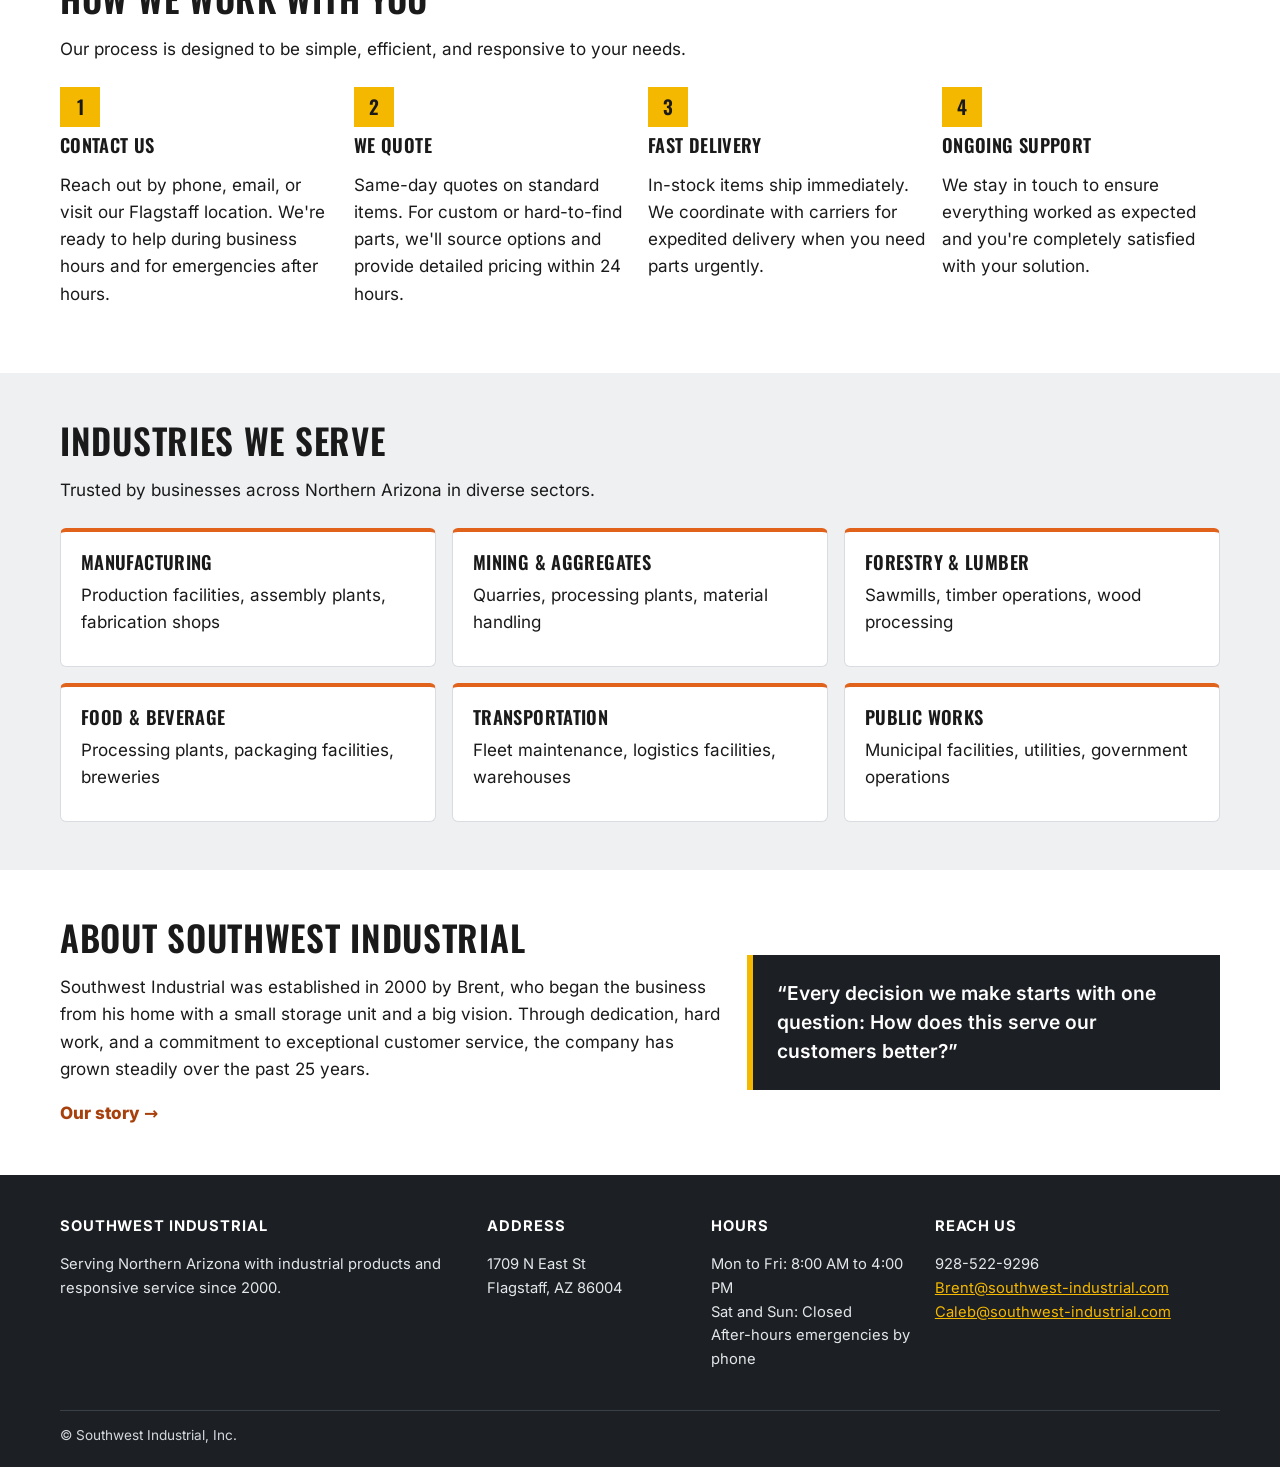
==== commit 078dc722: "Strengthen SEO keywords across site titles, meta, and product copy Cover hydraulic hose, industrial " ====
--- a/index.html
+++ b/index.html
@@ -1,18 +1,18 @@
 <!doctype html><html lang="en"><head><meta charset="utf-8"><meta http-equiv="Content-Security-Policy" content="default-src 'self'; script-src 'self' https://challenges.cloudflare.com https://static.cloudflareinsights.com https://maps.googleapis.com https://maps.gstatic.com; frame-src https://challenges.cloudflare.com https://www.google.com; style-src 'self' https://fonts.googleapis.com; font-src 'self' https://fonts.gstatic.com; img-src 'self' data: https://maps.googleapis.com https://maps.gstatic.com; connect-src 'self' https://swi-contact.stellartimelock.workers.dev https://cloudflareinsights.com https://maps.googleapis.com; object-src 'none'; base-uri 'self'; form-action 'self'; upgrade-insecure-requests"><meta name="viewport" content="width=device-width,initial-scale=1">
-<title>Southwest Industrial | Industrial Supply in Flagstaff, AZ</title><meta name="description" content="Bearings, power transmission, conveyor, motors and VFDs, industrial hose and MRO supplies. Serving Northern Arizona from Flagstaff since 2000. Call 928-522-9296."><link rel="canonical" href="https://southwest-industrial.com/"><meta property="og:url" content="https://southwest-industrial.com/"><meta property="og:type" content="website"><meta property="og:title" content="Southwest Industrial | Industrial Supply in Flagstaff, AZ"><meta property="og:description" content="Bearings, power transmission, conveyor, motors and VFDs, industrial hose and MRO supplies. Serving Northern Arizona from Flagstaff since 2000. Call 928-522-9296."><meta property="og:image" content="https://southwest-industrial.com/assets/hero-1400.jpg">
+<title>Southwest Industrial | Bearings, Hose, Motors &amp; Power Transmission | Flagstaff AZ</title><meta name="description" content="Industrial bearings, hydraulic hose, motors, V-belts, sprockets, chain, gearboxes, conveyor rollers, steel shafting, bushings, fasteners and hardware in Flagstaff, Northern Arizona. Call 928-522-9296."><link rel="canonical" href="https://southwest-industrial.com/"><meta property="og:url" content="https://southwest-industrial.com/"><meta property="og:type" content="website"><meta property="og:title" content="Southwest Industrial | Bearings, Hose, Motors &amp; Power Transmission | Flagstaff AZ"><meta property="og:description" content="Industrial bearings, hydraulic hose, motors, V-belts, sprockets, chain, gearboxes, conveyor rollers, steel shafting, bushings, fasteners and hardware in Flagstaff, Northern Arizona. Call 928-522-9296."><meta property="og:image" content="https://southwest-industrial.com/assets/hero-1400.jpg">
 <link rel="icon" href="favicon.ico" sizes="any"><link rel="icon" type="image/png" href="favicon-32.png"><link rel="apple-touch-icon" href="assets/apple-touch-icon.png"><meta name="theme-color" content="#1c1f23">
-<link rel="preload" href="assets/fonts/inter-latin.woff2" as="font" type="font/woff2" crossorigin><link rel="preload" href="assets/fonts/oswald-latin.woff2" as="font" type="font/woff2" crossorigin><link rel="stylesheet" href="style.css?v=202610231005"><script type="application/ld+json">{"@context": "https://schema.org", "@type": "LocalBusiness", "name": "Southwest Industrial", "description": "Industrial products and responsive service serving Northern Arizona since 2000.", "telephone": "+1-928-522-9296", "email": "Brent@southwest-industrial.com", "foundingDate": "2000", "founder": {"@type": "Person", "name": "Brent"}, "url": "https://southwest-industrial.com/", "image": "https://southwest-industrial.com/assets/hero-1400.jpg", "logo": "https://southwest-industrial.com/assets/logo.png", "address": {"@type": "PostalAddress", "streetAddress": "1709 N East St", "addressLocality": "Flagstaff", "addressRegion": "AZ", "postalCode": "86004", "addressCountry": "US"}, "openingHoursSpecification": [{"@type": "OpeningHoursSpecification", "dayOfWeek": ["Monday", "Tuesday", "Wednesday", "Thursday", "Friday"], "opens": "08:00", "closes": "16:00"}], "areaServed": "Northern Arizona"}</script></head><body>
+<link rel="preload" href="assets/fonts/inter-latin.woff2" as="font" type="font/woff2" crossorigin><link rel="preload" href="assets/fonts/oswald-latin.woff2" as="font" type="font/woff2" crossorigin><link rel="stylesheet" href="style.css?v=202610231015"><script type="application/ld+json">{"@context": "https://schema.org", "@type": "LocalBusiness", "name": "Southwest Industrial", "description": "Industrial products and responsive service serving Northern Arizona since 2000.", "telephone": "+1-928-522-9296", "email": "Brent@southwest-industrial.com", "foundingDate": "2000", "founder": {"@type": "Person", "name": "Brent"}, "url": "https://southwest-industrial.com/", "image": "https://southwest-industrial.com/assets/hero-1400.jpg", "logo": "https://southwest-industrial.com/assets/logo.png", "address": {"@type": "PostalAddress", "streetAddress": "1709 N East St", "addressLocality": "Flagstaff", "addressRegion": "AZ", "postalCode": "86004", "addressCountry": "US"}, "openingHoursSpecification": [{"@type": "OpeningHoursSpecification", "dayOfWeek": ["Monday", "Tuesday", "Wednesday", "Thursday", "Friday"], "opens": "08:00", "closes": "16:00"}], "areaServed": "Northern Arizona"}</script></head><body>
 <header class="hdr"><div class="wrap hdr-in"><a class="brand" href="index.html"><img src="assets/logo.webp" width="440" height="264" alt="Southwest Industrial logo"></a>
 <nav class="nav" id="nav"><a href="index.html" aria-current="page">Home</a><a href="products.html">Products</a><a href="hose-assembly.html">Hose Assembly</a><a href="services.html">Services</a><a href="quote.html">Quick Quote</a><a href="brands.html">Brands</a><a href="about.html">About</a><a href="contact.html">Contact</a></nav>
 <div class="hdr-cta"><a class="btn btn-y" href="tel:19285229296">Call 928-522-9296</a></div>
 <button class="menu" aria-label="Toggle menu" aria-expanded="false" aria-controls="nav"><span></span><span></span><span></span></button></div></header>
 <main><section class="hero"><picture><source type="image/webp" srcset="assets/hero-768.webp 768w, assets/hero-1400.webp 1400w" sizes="100vw"><img src="assets/hero-1400.jpg" srcset="assets/hero-768.jpg 768w, assets/hero-1400.jpg 1400w" sizes="100vw" width="1400" height="933" alt="Industrial equipment and components" fetchpriority="high"></picture>
-<div class="wrap hero-in"><span class="kick">Trusted Since 2000</span><h1>Industrial Products &amp; Service</h1><p>Serving Northern Arizona since 2000 with dependable industrial supply support and responsive service.</p>
+<div class="wrap hero-in"><span class="kick">Trusted Since 2000</span><h1>Industrial Products &amp; Service</h1><p>Serving Northern Arizona since 2000 with industrial bearings, hydraulic hose, motors, V-belts, sprockets, chain, gearboxes, conveyor rollers, steel shafting, bushings, fasteners and hardware — plus responsive service from Flagstaff.</p>
 <div class="cta"><a class="btn btn-y" href="hose-assembly.html">Hose Assembly Request</a><a class="btn btn-g" href="products.html">View Products</a></div>
 <div class="stats"><div><b>25+</b><span>Years Serving AZ</span></div><div><b>1,000+</b><span>Products Stocked</span></div><div><b>Same Day</b><span>Response</span></div></div></div></section>
 <section class="emerg" id="emergency"><div class="wrap emerg-in"><div><strong>Equipment down?</strong> We prioritize emergency orders. Business hours: Mon to Fri 8 AM to 4 PM. After hours: call <strong>928-522-9296</strong> and say it is an emergency order.</div><a class="emerg-link" href="contact.html#emergency">Emergency order steps &rarr;</a></div></section>
-<section class="sec"><div class="wrap"><div class="head"><h2>Products &amp; Service</h2><p>A clean overview of the categories we support.</p></div><div class="grid g3"><a class="card" href="products.html#c0"><h3>Bearings &amp; Linear</h3><p>Comprehensive bearing solutions for all your industrial applications. From standard ball bearings to specialized linear motion systems.</p></a><a class="card" href="products.html#c1"><h3>Mechanical Power Transmission</h3><p>Essential drive components to keep your operations running smoothly and efficiently.</p></a><a class="card" href="products.html#c2"><h3>Conveyor Belting &amp; Components</h3><p>Complete conveyor solutions from belting to components, designed for heavy-duty industrial use.</p></a><a class="card" href="products.html#c3"><h3>Motors &amp; Motor Controls</h3><p>Reliable motor solutions and control systems for precise power delivery.</p></a><a class="card" href="products.html#c4"><h3>Hydraulic, Pneumatic &amp; Hose</h3><p>Fluid power solutions for hydraulic and pneumatic systems, plus hydraulic and industrial hose.</p></a><a class="card" href="products.html#c5"><h3>Industrial MRO Supplies</h3><p>Essential maintenance, repair, and operations supplies to keep your facility running.</p></a></div></div></section>
-<section class="sec band"><div class="wrap band-in"><div><span class="kick">Industrial hose assemblies</span><h2>Need a hose made up?</h2><p>Send the hose size, length, fittings on each end and a photo of the tag. We'll get back to you with a quote.</p></div><a class="btn btn-y" href="hose-assembly.html">Start a Hose Request</a></div></section>
+<section class="sec"><div class="wrap"><div class="head"><h2>Products &amp; Service</h2><p>Industrial bearings, power transmission, conveyor components, motors and VFDs, hydraulic hose, and general maintenance supplies.</p></div><div class="grid g3"><a class="card" href="products.html#c0"><h3>Bearings &amp; Linear</h3><p>Industrial bearings, bushings and linear motion — ball and roller bearings, pillow blocks, flange units, shafting and rails.</p></a><a class="card" href="products.html#c1"><h3>Mechanical Power Transmission</h3><p>V-belts and timing belts, sprockets, roller chain, sheaves, couplings, gearboxes and speed reducers.</p></a><a class="card" href="products.html#c2"><h3>Conveyor Belting &amp; Components</h3><p>Conveyor belts, troughing and idle/return rollers, idlers, pulleys and take-ups for heavy-duty material handling.</p></a><a class="card" href="products.html#c3"><h3>Motors &amp; Motor Controls</h3><p>AC and DC motors, brake and explosion-proof motors, motor bases, VFDs, soft starters and contactors.</p></a><a class="card" href="products.html#c4"><h3>Hydraulic, Pneumatic &amp; Hose</h3><p>Hydraulic hose and industrial hose assemblies, fittings, reels, pumps, cylinders and pneumatic components.</p></a><a class="card" href="products.html#c5"><h3>General Maintenance Supplies</h3><p>Fasteners, hardware, nuts and bolts, lubricants, safety supplies, tools and everyday facility maintenance items.</p></a></div></div></section>
+<section class="sec band"><div class="wrap band-in"><div><span class="kick">Industrial hose assemblies</span><h2>Need a hydraulic or industrial hose made up?</h2><p>Send the hose size, length, fittings on each end and a photo of the tag. We'll get back to you with a quote.</p></div><a class="btn btn-y" href="hose-assembly.html">Start a Hose Request</a></div></section>
 <section class="sec"><div class="wrap"><div class="head"><h2>How We Work With You</h2><p>Our process is designed to be simple, efficient, and responsive to your needs.</p></div><div class="grid g4 steps">
 <div><b>1</b><h3>Contact Us</h3><p>Reach out by phone, email, or visit our Flagstaff location. We're ready to help during business hours and for emergencies after hours.</p></div>
 <div><b>2</b><h3>We Quote</h3><p>Same-day quotes on standard items. For custom or hard-to-find parts, we'll source options and provide detailed pricing within 24 hours.</p></div>
@@ -26,4 +26,4 @@
 <div><strong>Reach us</strong><p>928-522-9296<br><a href="mailto:Brent@southwest-industrial.com">Brent@southwest-industrial.com</a><br><a href="mailto:Caleb@southwest-industrial.com">Caleb@southwest-industrial.com</a></p></div></div>
 <div class="wrap ftr-base">&copy; Southwest Industrial, Inc. </div></footer>
 <div class="sticky" id="sticky"><a class="btn btn-y" href="tel:19285229296">Call Now: 928-522-9296</a></div>
-<script src="main.js?v=202610231005" defer></script><script defer src="https://static.cloudflareinsights.com/beacon.min.js/vce701823e78c4301a35b7e07294d87301792088814092" integrity="sha512-UKNk8GbxkABxKcXYuLkO16EleLGUkcvJWtpSNmExE0Too3ZaFAxTscNWEc1OdAv5/BikHawapSCaiD2XCmp+Bw==" crossorigin="anonymous" data-cf-beacon='{"token":"66372faf2f014e2a80ebbb38c5d22c35"}'></script></body></html>+<script src="main.js?v=202610231015" defer></script><script defer src="https://static.cloudflareinsights.com/beacon.min.js/vce701823e78c4301a35b7e07294d87301792088814092" integrity="sha512-UKNk8GbxkABxKcXYuLkO16EleLGUkcvJWtpSNmExE0Too3ZaFAxTscNWEc1OdAv5/BikHawapSCaiD2XCmp+Bw==" crossorigin="anonymous" data-cf-beacon='{"token":"66372faf2f014e2a80ebbb38c5d22c35"}'></script></body></html>
